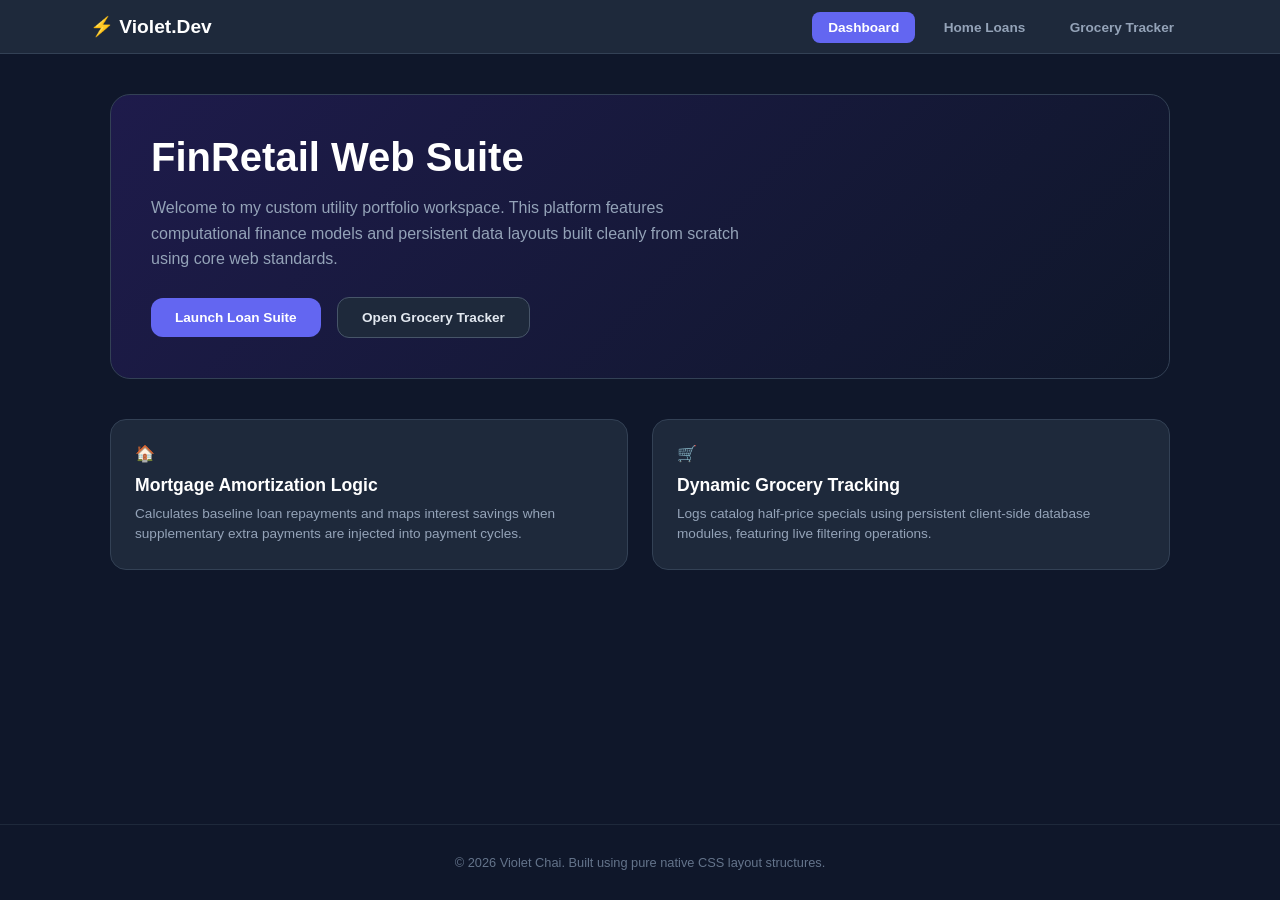
==== index.html @ 13d03c30 "visual updates" ====
<!DOCTYPE html>
<html lang="en">
<head>
    <meta charset="UTF-8">
    <meta name="viewport" content="width=device-width, initial-scale=1.0">
    <title>Violet's Portfolio | Dashboard</title>
    <style>
        * { margin: 0; padding: 0; box-sizing: border-box; font-family: -apple-system, BlinkMacSystemFont, "Segoe UI", Roboto, sans-serif; }
        body { background: #0f172a; color: #f1f5f9; min-height: 100vh; display: flex; flex-direction: column; }
        header { background: #1e293b; border-bottom: 1px solid #334155; padding: 15px 30px; }
        .nav-container { max-width: 1100px; margin: 0 auto; display: flex; justify-content: space-between; align-items: center; width: 100%; }
        .logo { font-weight: 800; font-size: 1.2rem; color: #fff; }
        nav a { text-decoration: none; color: #94a3b8; font-size: 0.85rem; font-weight: 600; padding: 8px 16px; margin-left: 8px; border-radius: 8px; transition: 0.2s; }
        nav a.active { background: #6366f1; color: #fff; }
        nav a:hover:not(.active) { color: #fff; background: #334155; }
        main { max-width: 1100px; margin: 0 auto; padding: 40px 20px; flex-grow: 1; width: 100%; }
        .hero { background: linear-gradient(135deg, #1e1b4b, #0f172a); border: 1px solid #334155; border-radius: 20px; padding: 40px; margin-bottom: 40px; }
        .hero h1 { font-size: 2.5rem; margin-bottom: 15px; color: #fff; }
        .hero p { color: #94a3b8; font-size: 1rem; line-height: 1.6; max-width: 600px; margin-bottom: 25px; }
        .btn { display: inline-block; text-decoration: none; padding: 12px 24px; font-weight: 700; font-size: 0.85rem; border-radius: 12px; margin-right: 12px; transition: 0.2s; }
        .btn-primary { background: #6366f1; color: #fff; }
        .btn-primary:hover { background: #4f46e5; }
        .btn-secondary { background: #1e293b; color: #e2e8f0; border: 1px solid #475569; }
        .btn-secondary:hover { background: #334155; }
        .grid { display: grid; grid-template-columns: 1fr 1fr; gap: 24px; }
        .card { background: #1e293b; border: 1px solid #334155; padding: 24px; border-radius: 16px; }
        .card h3 { font-size: 1.1rem; margin: 12px 0 8px 0; color: #fff; }
        .card p { color: #94a3b8; font-size: 0.85rem; line-height: 1.5; }
        footer { text-align: center; padding: 30px; font-size: 0.8rem; color: #64748b; border-top: 1px solid #1e293b; margin-top: auto; }
        @media(max-width: 768px) { .grid { grid-template-columns: 1fr; } }
    </style>
        <!-- PWA Installation Assets -->
    <link rel="manifest" href="manifest.json">
    <script>
        if ('serviceWorker' in navigator) {
            navigator.serviceWorker.register('sw.js');
        }
    </script>

</head>
<body>
    <header>
        <div class="nav-container">
            <div class="logo">⚡ Violet.Dev</div>
            <nav>
                <a href="index.html" class="active">Dashboard</a>
                <a href="loans.html">Home Loans</a>
                <a href="groceries.html">Grocery Tracker</a>
            </nav>
        </div>
    </header>
    <main>
        <div class="hero">
            <h1>FinRetail Web Suite</h1>
            <p>Welcome to my custom utility portfolio workspace. This platform features computational finance models and persistent data layouts built cleanly from scratch using core web standards.</p>
            <a href="loans.html" class="btn btn-primary">Launch Loan Suite</a>
            <a href="groceries.html" class="btn btn-secondary">Open Grocery Tracker</a>
        </div>
        <div class="grid">
            <div class="card">
                <div>🏠</div>
                <h3>Mortgage Amortization Logic</h3>
                <p>Calculates baseline loan repayments and maps interest savings when supplementary extra payments are injected into payment cycles.</p>
            </div>
            <div class="card">
                <div>🛒</div>
                <h3>Dynamic Grocery Tracking</h3>
                <p>Logs catalog half-price specials using persistent client-side database modules, featuring live filtering operations.</p>
            </div>
        </div>
    </main>
    <footer>&copy; 2026 Violet Chai. Built using pure native CSS layout structures.</footer>
</body>
</html>
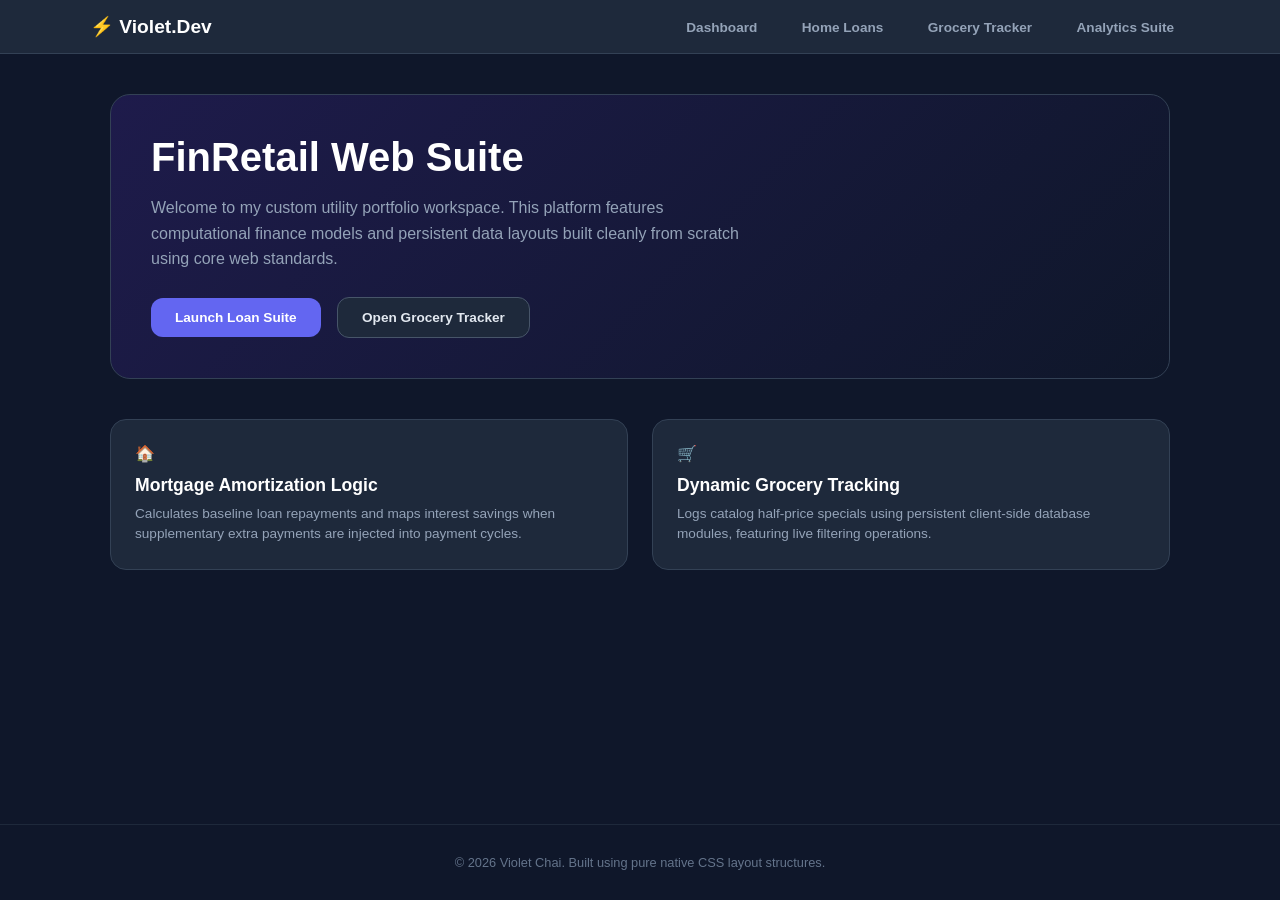
==== commit d71a8892: "analysis added'" ====
--- a/index.html
+++ b/index.html
@@ -42,11 +42,12 @@
     <header>
         <div class="nav-container">
             <div class="logo">⚡ Violet.Dev</div>
-            <nav>
-                <a href="index.html" class="active">Dashboard</a>
-                <a href="loans.html">Home Loans</a>
-                <a href="groceries.html">Grocery Tracker</a>
-            </nav>
+           <nav class="flex space-x-2 bg-slate-800/60 p-1 rounded-xl border border-slate-700/50 text-xs font-bold">
+    <a href="index.html">Dashboard</a>
+    <a href="loans.html">Home Loans</a>
+    <a href="groceries.html">Grocery Tracker</a>
+    <a href="analysis.html">Analytics Suite</a>
+</nav>
         </div>
     </header>
     <main>
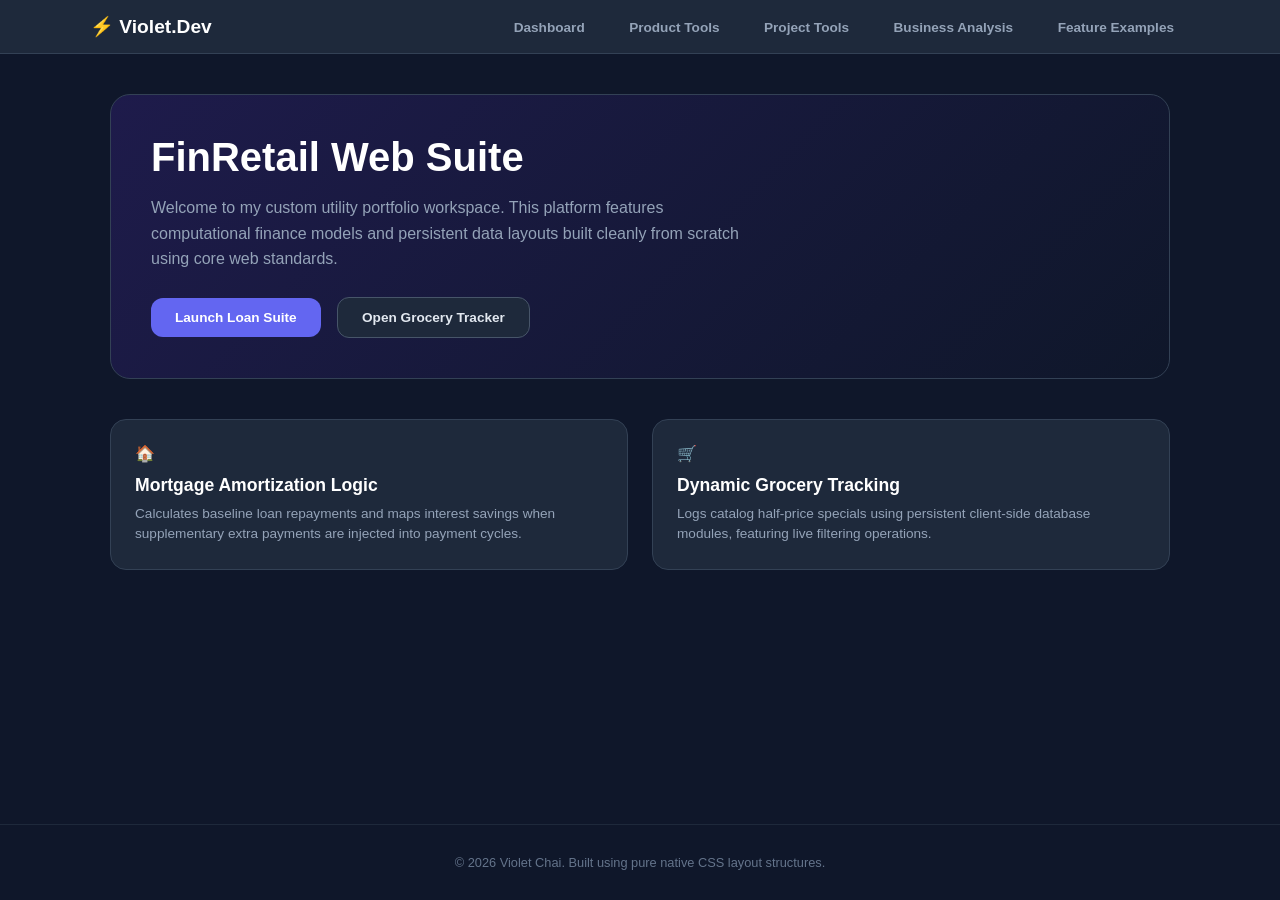
==== commit 252f8af4: "added pm tools" ====
--- a/index.html
+++ b/index.html
@@ -42,11 +42,12 @@
     <header>
         <div class="nav-container">
             <div class="logo">⚡ Violet.Dev</div>
-           <nav class="flex space-x-2 bg-slate-800/60 p-1 rounded-xl border border-slate-700/50 text-xs font-bold">
+          <nav class="flex space-x-2 bg-slate-800/60 p-1 rounded-xl border border-slate-700/50 text-xs font-bold">
     <a href="index.html">Dashboard</a>
-    <a href="loans.html">Home Loans</a>
-    <a href="groceries.html">Grocery Tracker</a>
-    <a href="analysis.html">Analytics Suite</a>
+    <a href="pm-tools.html">Product Tools</a>
+    <a href="loans.html">Project Tools</a>
+    <a href="analysis.html">Business Analysis</a>
+    <a href="groceries.html">Feature Examples</a>
 </nav>
         </div>
     </header>
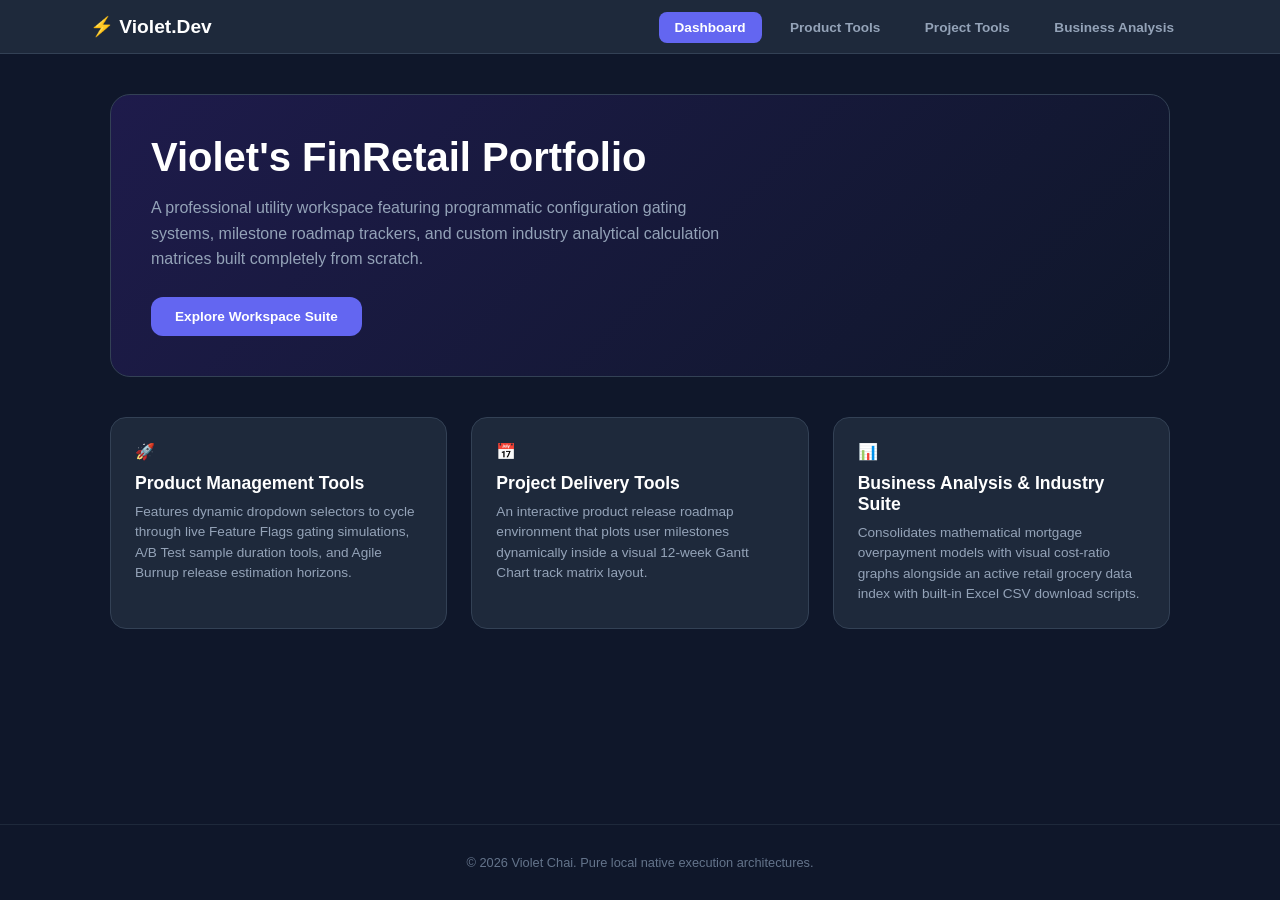
==== commit 7e4438b5: "index updates" ====
--- a/index.html
+++ b/index.html
@@ -20,57 +20,50 @@
         .btn { display: inline-block; text-decoration: none; padding: 12px 24px; font-weight: 700; font-size: 0.85rem; border-radius: 12px; margin-right: 12px; transition: 0.2s; }
         .btn-primary { background: #6366f1; color: #fff; }
         .btn-primary:hover { background: #4f46e5; }
-        .btn-secondary { background: #1e293b; color: #e2e8f0; border: 1px solid #475569; }
-        .btn-secondary:hover { background: #334155; }
-        .grid { display: grid; grid-template-columns: 1fr 1fr; gap: 24px; }
-        .card { background: #1e293b; border: 1px solid #334155; padding: 24px; border-radius: 16px; }
+        .grid { display: grid; grid-template-columns: repeat(auto-fit, minmax(300px, 1fr)); gap: 24px; }
+        .card { background: #1e293b; border: 1px solid #334155; padding: 24px; border-radius: 16px; text-decoration: none; color: inherit; transition: transform 0.2s, border-color 0.2s; }
+        .card:hover { transform: translateY(-4px); border-color: #6366f1; }
         .card h3 { font-size: 1.1rem; margin: 12px 0 8px 0; color: #fff; }
         .card p { color: #94a3b8; font-size: 0.85rem; line-height: 1.5; }
         footer { text-align: center; padding: 30px; font-size: 0.8rem; color: #64748b; border-top: 1px solid #1e293b; margin-top: auto; }
-        @media(max-width: 768px) { .grid { grid-template-columns: 1fr; } }
     </style>
-        <!-- PWA Installation Assets -->
-    <link rel="manifest" href="manifest.json">
-    <script>
-        if ('serviceWorker' in navigator) {
-            navigator.serviceWorker.register('sw.js');
-        }
-    </script>
-
 </head>
 <body>
     <header>
         <div class="nav-container">
             <div class="logo">⚡ Violet.Dev</div>
-          <nav class="flex space-x-2 bg-slate-800/60 p-1 rounded-xl border border-slate-700/50 text-xs font-bold">
-    <a href="index.html">Dashboard</a>
-    <a href="pm-tools.html">Product Tools</a>
-    <a href="loans.html">Project Tools</a>
-    <a href="analysis.html">Business Analysis</a>
-    <a href="groceries.html">Feature Examples</a>
-</nav>
+            <nav>
+                <a href="index.html" class="active">Dashboard</a>
+                <a href="pm-tools.html">Product Tools</a>
+                <a href="projects.html">Project Tools</a>
+                <a href="analysis.html">Business Analysis</a>
+            </nav>
         </div>
     </header>
     <main>
         <div class="hero">
-            <h1>FinRetail Web Suite</h1>
-            <p>Welcome to my custom utility portfolio workspace. This platform features computational finance models and persistent data layouts built cleanly from scratch using core web standards.</p>
-            <a href="loans.html" class="btn btn-primary">Launch Loan Suite</a>
-            <a href="groceries.html" class="btn btn-secondary">Open Grocery Tracker</a>
+            <h1>Violet's FinRetail Portfolio</h1>
+            <p>A professional utility workspace featuring programmatic configuration gating systems, milestone roadmap trackers, and custom industry analytical calculation matrices built completely from scratch.</p>
+            <a href="pm-tools.html" class="btn btn-primary">Explore Workspace Suite</a>
         </div>
         <div class="grid">
-            <div class="card">
-                <div>🏠</div>
-                <h3>Mortgage Amortization Logic</h3>
-                <p>Calculates baseline loan repayments and maps interest savings when supplementary extra payments are injected into payment cycles.</p>
-            </div>
-            <div class="card">
-                <div>🛒</div>
-                <h3>Dynamic Grocery Tracking</h3>
-                <p>Logs catalog half-price specials using persistent client-side database modules, featuring live filtering operations.</p>
-            </div>
+            <a href="pm-tools.html" class="card">
+                <div>🚀</div>
+                <h3>Product Management Tools</h3>
+                <p>Features dynamic dropdown selectors to cycle through live Feature Flags gating simulations, A/B Test sample duration tools, and Agile Burnup release estimation horizons.</p>
+            </a>
+            <a href="projects.html" class="card">
+                <div>📅</div>
+                <h3>Project Delivery Tools</h3>
+                <p>An interactive product release roadmap environment that plots user milestones dynamically inside a visual 12-week Gantt Chart track matrix layout.</p>
+            </a>
+            <a href="analysis.html" class="card">
+                <div>📊</div>
+                <h3>Business Analysis & Industry Suite</h3>
+                <p>Consolidates mathematical mortgage overpayment models with visual cost-ratio graphs alongside an active retail grocery data index with built-in Excel CSV download scripts.</p>
+            </a>
         </div>
     </main>
-    <footer>&copy; 2026 Violet Chai. Built using pure native CSS layout structures.</footer>
+    <footer>&copy; 2026 Violet Chai. Pure local native execution architectures.</footer>
 </body>
 </html>
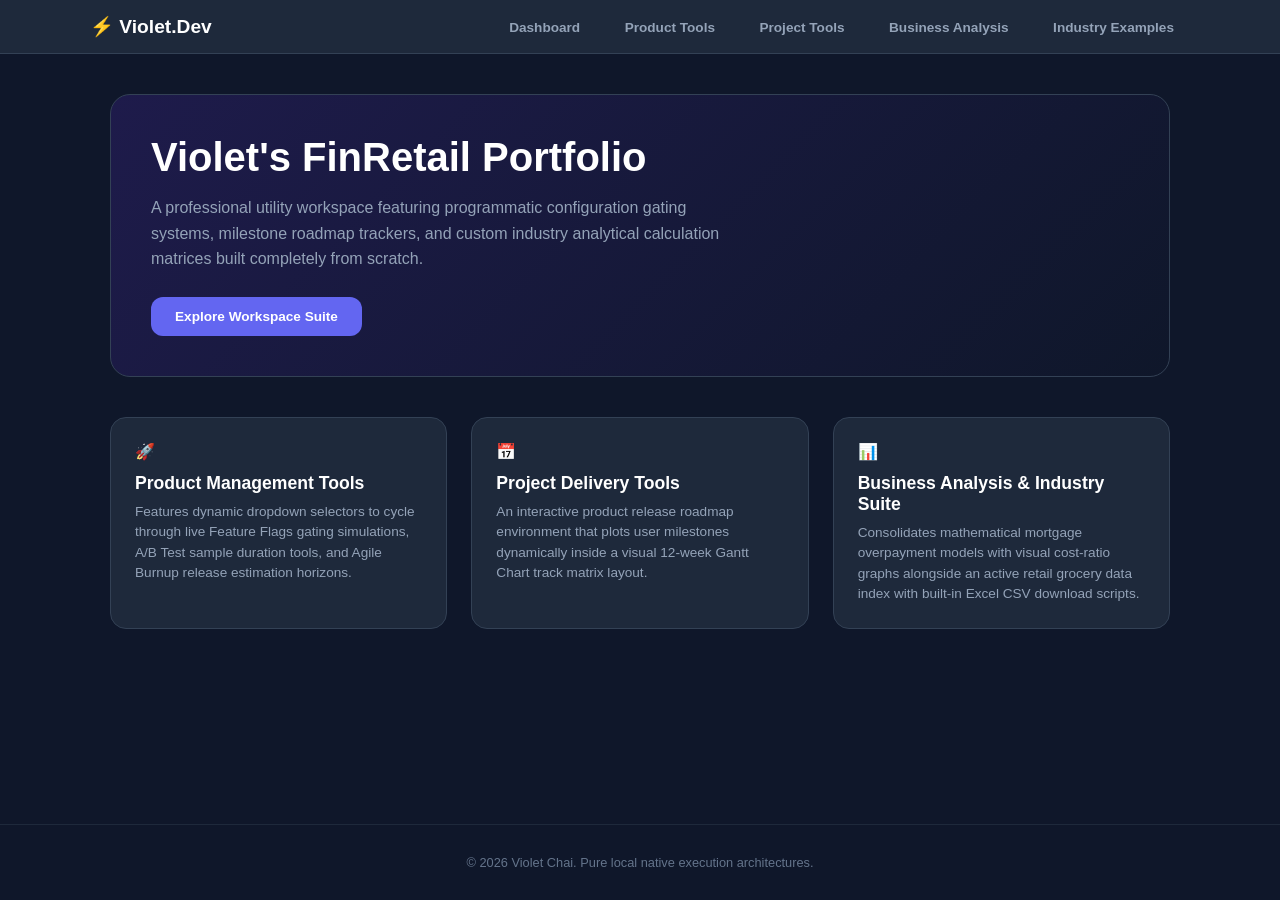
==== commit c49aadc6: "reorganised tabs" ====
--- a/index.html
+++ b/index.html
@@ -32,12 +32,13 @@
     <header>
         <div class="nav-container">
             <div class="logo">⚡ Violet.Dev</div>
-            <nav>
-                <a href="index.html" class="active">Dashboard</a>
-                <a href="pm-tools.html">Product Tools</a>
-                <a href="projects.html">Project Tools</a>
-                <a href="analysis.html">Business Analysis</a>
-            </nav>
+           <nav class="flex space-x-2 bg-slate-800/60 p-1 rounded-xl border border-slate-700/50 text-xs font-bold">
+    <a href="index.html">Dashboard</a>
+    <a href="pm-tools.html">Product Tools</a>
+    <a href="projects.html">Project Tools</a>
+    <a href="analysis.html">Business Analysis</a>
+    <a href="examples.html">Industry Examples</a>
+</nav>
         </div>
     </header>
     <main>
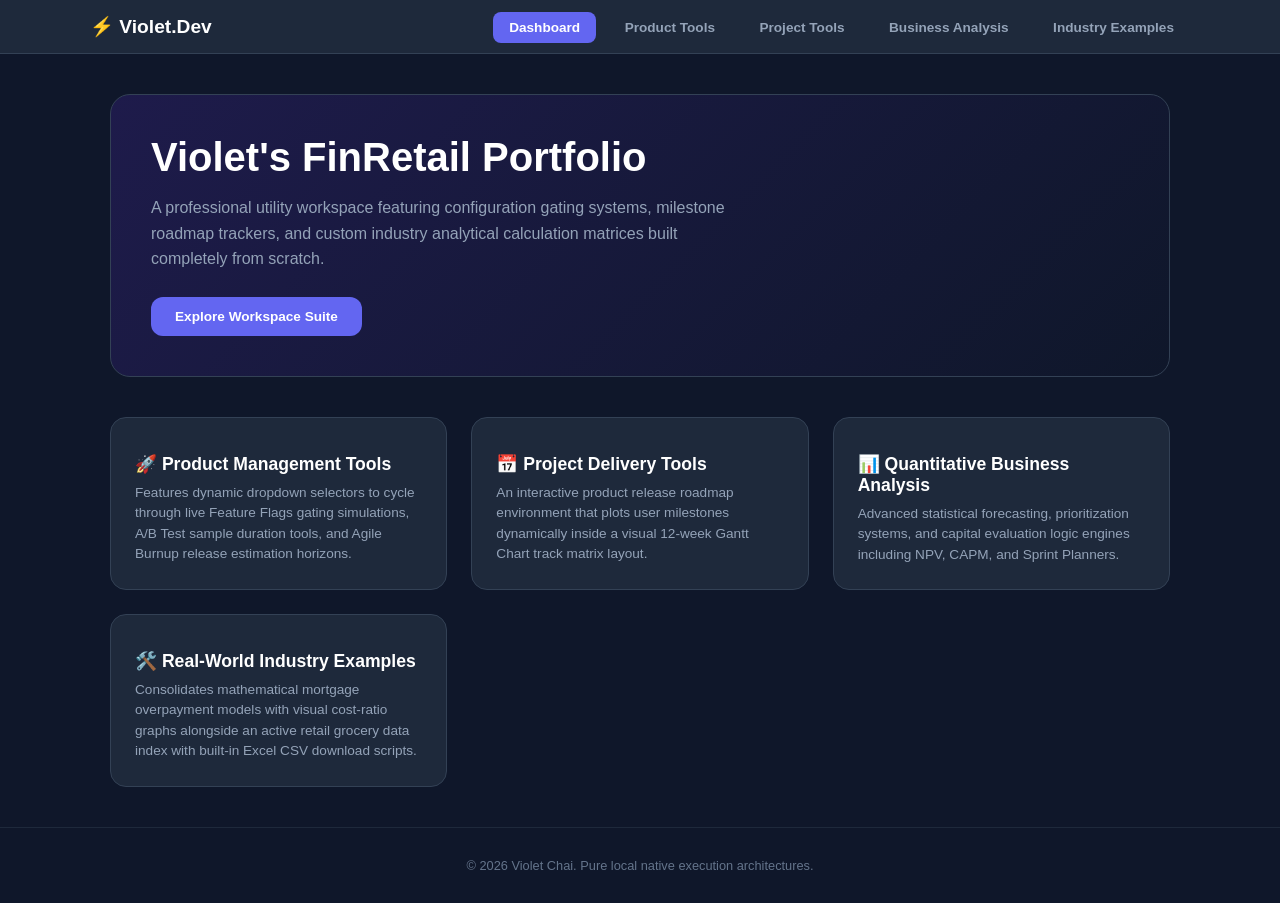
==== commit b511640e: "added css" ====
--- a/index.html
+++ b/index.html
@@ -4,63 +4,42 @@
     <meta charset="UTF-8">
     <meta name="viewport" content="width=device-width, initial-scale=1.0">
     <title>Violet's Portfolio | Dashboard</title>
-    <style>
-        * { margin: 0; padding: 0; box-sizing: border-box; font-family: -apple-system, BlinkMacSystemFont, "Segoe UI", Roboto, sans-serif; }
-        body { background: #0f172a; color: #f1f5f9; min-height: 100vh; display: flex; flex-direction: column; }
-        header { background: #1e293b; border-bottom: 1px solid #334155; padding: 15px 30px; }
-        .nav-container { max-width: 1100px; margin: 0 auto; display: flex; justify-content: space-between; align-items: center; width: 100%; }
-        .logo { font-weight: 800; font-size: 1.2rem; color: #fff; }
-        nav a { text-decoration: none; color: #94a3b8; font-size: 0.85rem; font-weight: 600; padding: 8px 16px; margin-left: 8px; border-radius: 8px; transition: 0.2s; }
-        nav a.active { background: #6366f1; color: #fff; }
-        nav a:hover:not(.active) { color: #fff; background: #334155; }
-        main { max-width: 1100px; margin: 0 auto; padding: 40px 20px; flex-grow: 1; width: 100%; }
-        .hero { background: linear-gradient(135deg, #1e1b4b, #0f172a); border: 1px solid #334155; border-radius: 20px; padding: 40px; margin-bottom: 40px; }
-        .hero h1 { font-size: 2.5rem; margin-bottom: 15px; color: #fff; }
-        .hero p { color: #94a3b8; font-size: 1rem; line-height: 1.6; max-width: 600px; margin-bottom: 25px; }
-        .btn { display: inline-block; text-decoration: none; padding: 12px 24px; font-weight: 700; font-size: 0.85rem; border-radius: 12px; margin-right: 12px; transition: 0.2s; }
-        .btn-primary { background: #6366f1; color: #fff; }
-        .btn-primary:hover { background: #4f46e5; }
-        .grid { display: grid; grid-template-columns: repeat(auto-fit, minmax(300px, 1fr)); gap: 24px; }
-        .card { background: #1e293b; border: 1px solid #334155; padding: 24px; border-radius: 16px; text-decoration: none; color: inherit; transition: transform 0.2s, border-color 0.2s; }
-        .card:hover { transform: translateY(-4px); border-color: #6366f1; }
-        .card h3 { font-size: 1.1rem; margin: 12px 0 8px 0; color: #fff; }
-        .card p { color: #94a3b8; font-size: 0.85rem; line-height: 1.5; }
-        footer { text-align: center; padding: 30px; font-size: 0.8rem; color: #64748b; border-top: 1px solid #1e293b; margin-top: auto; }
-    </style>
+    <link rel="stylesheet" href="style.css">
 </head>
 <body>
     <header>
         <div class="nav-container">
             <div class="logo">⚡ Violet.Dev</div>
-           <nav class="flex space-x-2 bg-slate-800/60 p-1 rounded-xl border border-slate-700/50 text-xs font-bold">
-    <a href="index.html">Dashboard</a>
-    <a href="pm-tools.html">Product Tools</a>
-    <a href="projects.html">Project Tools</a>
-    <a href="analysis.html">Business Analysis</a>
-    <a href="examples.html">Industry Examples</a>
-</nav>
+            <nav>
+                <a href="index.html" class="active">Dashboard</a>
+                <a href="pm-tools.html">Product Tools</a>
+                <a href="projects.html">Project Tools</a>
+                <a href="analysis.html">Business Analysis</a>
+                <a href="examples.html">Industry Examples</a>
+            </nav>
         </div>
     </header>
     <main>
         <div class="hero">
             <h1>Violet's FinRetail Portfolio</h1>
-            <p>A professional utility workspace featuring programmatic configuration gating systems, milestone roadmap trackers, and custom industry analytical calculation matrices built completely from scratch.</p>
+            <p>A professional utility workspace featuring configuration gating systems, milestone roadmap trackers, and custom industry analytical calculation matrices built completely from scratch.</p>
             <a href="pm-tools.html" class="btn btn-primary">Explore Workspace Suite</a>
         </div>
         <div class="grid">
             <a href="pm-tools.html" class="card">
-                <div>🚀</div>
-                <h3>Product Management Tools</h3>
+                <h3>🚀 Product Management Tools</h3>
                 <p>Features dynamic dropdown selectors to cycle through live Feature Flags gating simulations, A/B Test sample duration tools, and Agile Burnup release estimation horizons.</p>
             </a>
             <a href="projects.html" class="card">
-                <div>📅</div>
-                <h3>Project Delivery Tools</h3>
+                <h3>📅 Project Delivery Tools</h3>
                 <p>An interactive product release roadmap environment that plots user milestones dynamically inside a visual 12-week Gantt Chart track matrix layout.</p>
             </a>
             <a href="analysis.html" class="card">
-                <div>📊</div>
-                <h3>Business Analysis & Industry Suite</h3>
+                <h3>📊 Quantitative Business Analysis</h3>
+                <p>Advanced statistical forecasting, prioritization systems, and capital evaluation logic engines including NPV, CAPM, and Sprint Planners.</p>
+            </a>
+            <a href="examples.html" class="card">
+                <h3>🛠️ Real-World Industry Examples</h3>
                 <p>Consolidates mathematical mortgage overpayment models with visual cost-ratio graphs alongside an active retail grocery data index with built-in Excel CSV download scripts.</p>
             </a>
         </div>
--- a/style.css
+++ b/style.css
@@ -0,0 +1,548 @@
+/* ==========================================================================
+   VIOLET'S WORKSPACE GLOBAL DESIGN MATRIX
+   ========================================================================== */
+
+* { 
+    margin: 0; 
+    padding: 0; 
+    box-sizing: border-box; 
+    font-family: -apple-system, BlinkMacSystemFont, "Segoe UI", Roboto, sans-serif; 
+}
+
+body { 
+    background: #0f172a; 
+    color: #f1f5f9; 
+    min-height: 100vh; 
+    display: flex; 
+    flex-direction: column; 
+}
+
+/* --- Structural Navigation Headers Layout --- */
+header { 
+    background: #1e293b; 
+    border-bottom: 1px solid #334155; 
+    padding: 15px 30px; 
+}
+
+.nav-container { 
+    max-width: 1100px; 
+    margin: 0 auto; 
+    display: flex; 
+    justify-content: space-between; 
+    align-items: center; 
+    width: 100%; 
+}
+
+.logo { 
+    font-weight: 800; 
+    font-size: 1.2rem; 
+    color: #fff; 
+}
+
+nav a { 
+    text-decoration: none; 
+    color: #94a3b8; 
+    font-size: 0.85rem; 
+    font-weight: 600; 
+    padding: 8px 16px; 
+    margin-left: 8px; 
+    border-radius: 8px; 
+    transition: 0.2s; 
+}
+
+nav a.active { 
+    background: #6366f1; 
+    color: #fff; 
+}
+
+nav a:hover:not(.active) { 
+    color: #fff; 
+    background: #334155; 
+}
+
+/* --- Layout Frame Containers --- */
+main { 
+    max-width: 1100px; 
+    margin: 0 auto; 
+    padding: 40px 20px; 
+    flex-grow: 1; 
+    width: 100%; 
+}
+
+.title-block { 
+    border-bottom: 1px solid #334155; 
+    padding-bottom: 15px; 
+    margin-bottom: 30px; 
+    display: flex; 
+    justify-content: space-between; 
+    align-items: center; 
+}
+
+.title-block h2 { 
+    font-size: 1.5rem; 
+    color: #fff; 
+}
+
+.title-block p { 
+    color: #94a3b8; 
+    font-size: 0.8rem; 
+    margin-top: 5px; 
+}
+
+.grid { 
+    display: grid; 
+    grid-template-columns: repeat(auto-fit, minmax(300px, 1fr)); 
+    gap: 24px; 
+}
+
+.grid-calc { 
+    display: grid; 
+    grid-template-columns: 5fr 7fr; 
+    gap: 24px; 
+}
+
+.grid-two-col { 
+    display: grid; 
+    grid-template-columns: 1fr 1fr; 
+    gap: 24px; 
+    margin-bottom: 24px; 
+}
+
+.panel { 
+    background: #1e293b; 
+    border: 1px solid #334155; 
+    border-radius: 16px; 
+    padding: 25px; 
+    display: flex; 
+    flex-direction: column; 
+    justify-content: space-between; 
+}
+
+.panel h3 { 
+    font-size: 0.95rem; 
+    color: #fff; 
+    margin-bottom: 15px; 
+    border-bottom: 1px solid #334155; 
+    padding-bottom: 8px; 
+}
+
+.section-block { 
+    background: #1e293b; 
+    border: 1px solid #334155; 
+    border-radius: 16px; 
+    padding: 25px; 
+    margin-bottom: 40px; 
+}
+
+.section-block h3 { 
+    font-size: 1.1rem; 
+    color: #fff; 
+    margin-bottom: 15px; 
+    border-bottom: 1px solid #334155; 
+    padding-bottom: 8px; 
+}
+
+/* --- Hero Showcase Section --- */
+.hero { 
+    background: linear-gradient(135deg, #1e1b4b, #0f172a); 
+    border: 1px solid #334155; 
+    border-radius: 20px; 
+    padding: 40px; 
+    margin-bottom: 40px; 
+}
+
+.hero h1 { 
+    font-size: 2.5rem; 
+    margin-bottom: 15px; 
+    color: #fff; 
+}
+
+.hero p { 
+    color: #94a3b8; 
+    font-size: 1rem; 
+    line-height: 1.6; 
+    max-width: 600px; 
+    margin-bottom: 25px; 
+}
+
+.card { 
+    background: #1e293b; 
+    border: 1px solid #334155; 
+    padding: 24px; 
+    border-radius: 16px; 
+    text-decoration: none; 
+    color: inherit; 
+    transition: transform 0.2s, border-color 0.2s; 
+}
+
+.card:hover { 
+    transform: translateY(-4px); 
+    border-color: #6366f1; 
+}
+
+.card h3 { 
+    font-size: 1.1rem; 
+    margin: 12px 0 8px 0; 
+    color: #fff; 
+}
+
+.card p { 
+    color: #94a3b8; 
+    font-size: 0.85rem; 
+    line-height: 1.5; 
+}
+
+/* --- Global Functional Forms & Selection Elements --- */
+.form-group { 
+    margin-bottom: 15px; 
+}
+
+.form-group label { 
+    display: block; 
+    font-size: 0.65rem; 
+    font-weight: 700; 
+    color: #94a3b8; 
+    text-transform: uppercase; 
+    letter-spacing: 1px; 
+    margin-bottom: 6px; 
+}
+
+.input-wrapper { 
+    position: relative; 
+}
+
+.input-wrapper span { 
+    position: absolute; 
+    left: 12px; 
+    top: 50%; 
+    transform: translateY(-50%); 
+    font-size: 0.85rem; 
+    color: #64748b; 
+    font-weight: 600; 
+}
+
+.form-group input, .form-group select { 
+    width: 100%; 
+    background: #0f172a; 
+    border: 1px solid #475569; 
+    border-radius: 10px; 
+    padding: 10px 12px; 
+    color: #fff; 
+    font-size: 0.85rem; 
+    outline: none; 
+}
+
+.form-group input.has-symbol { 
+    padding-left: 26px; 
+}
+
+.form-row { 
+    display: grid; 
+    grid-template-columns: 1fr 1fr; 
+    gap: 15px; 
+}
+
+.selector-box select { 
+    background: #1e293b; 
+    color: #fff; 
+    border: 1px solid #475569; 
+    padding: 10px 16px; 
+    border-radius: 10px; 
+    font-weight: 700; 
+    font-size: 0.85rem; 
+    outline: none; 
+    cursor: pointer; 
+}
+
+/* --- Interactive Action Buttons Layout --- */
+.btn { 
+    display: inline-block; 
+    text-decoration: none; 
+    padding: 12px 24px; 
+    font-weight: 700; 
+    font-size: 0.85rem; 
+    border-radius: 12px; 
+    margin-right: 12px; 
+    transition: 0.2s; 
+}
+
+.btn-primary { 
+    background: #6366f1; 
+    color: #fff; 
+}
+
+.btn-primary:hover { 
+    background: #4f46e5; 
+}
+
+.btn-secondary { 
+    background: #1e293b; 
+    color: #e2e8f0; 
+    border: 1px solid #475569; 
+}
+
+.btn-secondary:hover { 
+    background: #334155; 
+}
+
+.calc-btn { 
+    width: 100%; 
+    background: #6366f1; 
+    color: #fff; 
+    border: none; 
+    font-weight: 700; 
+    font-size: 0.8rem; 
+    padding: 12px; 
+    border-radius: 10px; 
+    cursor: pointer; 
+    transition: 0.2s; 
+}
+
+.calc-btn:hover { 
+    background: #4f46e5; 
+}
+
+/* --- Programmatic Tool Panels & Dropdown Tab Logic --- */
+.tool-panel { 
+    background: #1e293b; 
+    border: 1px solid #334155; 
+    border-radius: 16px; 
+    padding: 25px; 
+    display: none; 
+}
+
+.tool-panel.active { 
+    display: block; 
+}
+
+.split-box { 
+    display: grid; 
+    grid-template-columns: 1fr 1fr; 
+    gap: 20px; 
+}
+
+/* --- Feature Flags Switch Toggle Graphics --- */
+.toggle-row { 
+    display: flex; 
+    align-items: center; 
+    justify-content: space-between; 
+    padding: 10px; 
+    background: #0f172a; 
+    border-radius: 10px; 
+    margin-bottom: 10px; 
+    border: 1px solid #334155; 
+}
+
+.toggle-row span { 
+    font-size: 0.8rem; 
+    font-weight: 600; 
+}
+
+.switch { 
+    position: relative; 
+    display: inline-block; 
+    width: 44px; 
+    height: 24px; 
+}
+
+.switch input { 
+    opacity: 0; 
+    width: 0; 
+    height: 0; 
+}
+
+.slider { 
+    position: absolute; 
+    cursor: pointer; 
+    top: 0; 
+    left: 0; 
+    right: 0; 
+    bottom: 0; 
+    background-color: #334155; 
+    transition: .3s; 
+    border-radius: 24px; 
+}
+
+.slider:before { 
+    position: absolute; 
+    content: ""; 
+    height: 16px; 
+    width: 16px; 
+    left: 4px; 
+    bottom: 4px; 
+    background-color: white; 
+    transition: .3s; 
+    border-radius: 50%; 
+}
+
+input:checked + .slider { 
+    background-color: #6366f1; 
+}
+
+input:checked + .slider:before { 
+    transform: translateX(20px); 
+}
+
+.preview-window { 
+    background: #0f172a; 
+    border: 1px solid #334155; 
+    border-radius: 12px; 
+    padding: 20px; 
+    min-height: 200px; 
+    display: flex; 
+    flex-direction: column; 
+    justify-content: center; 
+    align-items: center; 
+    text-align: center; 
+}
+
+/* --- Visual Matrix Calculation Output Ratios --- */
+.results-box { 
+    display: grid; 
+    grid-template-columns: 1fr 1fr; 
+    gap: 15px; 
+    margin-bottom: 20px; 
+}
+
+.result-card { 
+    background: #0f172a; 
+    border: 1px solid #334155; 
+    padding: 15px; 
+    border-radius: 12px; 
+}
+
+.result-card span { 
+    font-size: 0.6rem; 
+    font-weight: 700; 
+    color: #6366f1; 
+    display: block; 
+    text-transform: uppercase; 
+    margin-bottom: 4px; 
+}
+
+.result-card .value { 
+    font-size: 1.4rem; 
+    font-weight: 900; 
+    color: #fff; 
+}
+
+.result-display { 
+    background: #0f172a; 
+    border: 1px solid #334155; 
+    border-radius: 12px; 
+    padding: 15px; 
+    margin-top: 15px; 
+}
+
+.result-row { 
+    display: flex; 
+    justify-content: space-between; 
+    font-size: 0.8rem; 
+    padding: 6px 0; 
+}
+
+.result-row .lbl { 
+    color: #94a3b8; 
+}
+
+.result-row .val { 
+    font-weight: 700; 
+    color: #fff; 
+}
+
+.impact-box { 
+    background: linear-gradient(135deg, #1e1b4b, #0f172a); 
+    border: 1px solid #4338ca; 
+    border-radius: 12px; 
+    padding: 15px; 
+    margin-bottom: 15px; 
+}
+
+.impact-row { 
+    display: flex; 
+    justify-content: space-between; 
+    font-size: 0.75rem; 
+    padding: 6px 0; 
+    border-top: 1px solid #1e293b; 
+}
+
+.impact-row .val { 
+    font-weight: 700; 
+    color: #34d399; 
+}
+
+.gauge-container { 
+    background: #334155; 
+    border-radius: 6px; 
+    height: 14px; 
+    overflow: hidden; 
+    margin-top: 10px; 
+    position: relative; 
+}
+
+.gauge-bar { 
+    height: 100%; 
+    width: 0%; 
+    background: #10b981; 
+    transition: width 0.3s; 
+}
+
+.bar-container { 
+    background: #334155; 
+    border-radius: 4px; 
+    height: 16px; 
+    overflow: hidden; 
+    margin-bottom: 6px; 
+    display: flex; 
+}
+
+.bar-extra { 
+    background: #10b981; 
+    height: 100%; 
+    transition: width 0.3s; 
+}
+
+.bar-base { 
+    background: #ef4444; 
+    height: 100%; 
+    transition: width 0.3s; 
+}
+
+/* --- Project Gantt Chart Progress Bars Framework --- */
+.gantt-chart { 
+    background: #1e293b; 
+    border: 1px solid #334155; 
+    border-radius: 16px; 
+    padding: 20px; 
+    margin-bottom: 30px; 
+}
+
+.gantt-header { 
+    display: grid; 
+    grid-template-columns: 3fr 7fr; 
+    border-bottom: 1px solid #334155; 
+    padding-bottom: 10px; 
+    margin-bottom: 15px; 
+    font-size: 0.7rem; 
+    font-weight: 700; 
+    color: #94a3b8; 
+    text-transform: uppercase; 
+}
+
+.gantt-timeline-labels { 
+    display: grid; 
+    grid-template-columns: repeat(12, 1fr); 
+    text-align: center; 
+}
+
+.gantt-row { 
+    display: grid; 
+    grid-template-columns: 3fr 7fr; 
+    align-items: center; 
+    margin-bottom: 15px; 
+    gap: 10px; 
+}
+
+.task-name { 
+    font-size: 0.85rem; 
+font-weight: 600;color: #fff;overflow: hidden;text-overflow: ellipsis;white-space: nowrap;}.track-bg {background: #0f172a;border-radius: 8px;height: 32px;width: 100%;position: relative;border: 1px solid #334155;display: grid;grid-template-columns: repeat(12, 1fr);}.gantt-bar {background: linear-gradient(90deg, #6366f1, #a855f7);border-radius: 6px;height: 22px;position: absolute;top: 4px;display: flex;align-items: center;justify-content: center;font-size: 0.65rem;font-weight: 700;color: #fff;box-shadow: 0 4px 10px rgba(99,102,241,0.3);transition: all 0.3s ease;}.gantt-bar.complete {background: linear-gradient(90deg, #10b981, #059669);box-shadow: 0 4px 10px rgba(16,185,129,0.3);}.gantt-bar.backlog {background: linear-gradient(90deg, #475569, #334155);box-shadow: none;border: 1px solid #475569;color: #94a3b8;}.del-btn, .del-btn-milestone {background: transparent;border: none;color: #ef4444;font-size: 0.7rem;font-weight: 700;cursor: pointer;display: block;margin-top: 2px;}/* --- Retail Grid Database Ledgers --- */.retail-toolbar {display: flex;justify-content: space-between;align-items: center;margin-bottom: 20px;gap: 15px;}.retail-form {display: grid;grid-template-columns: 1fr 2fr 1fr 1fr;gap: 12px;align-items: end;background: #0f172a;border: 1px solid #334155;padding: 15px;border-radius: 12px;margin-bottom: 20px;}table {width: 100%;border-collapse: collapse;text-align: left;font-size: 0.8rem;margin-top: 10px;border-radius: 12px;overflow: hidden;}thead tr {background: #0f172a;border-bottom: 1px solid #334155;color: #94a3b8;font-size: 0.65rem;font-weight: 700;text-transform: uppercase;}th, td {padding: 12px 15px;}tbody tr {border-bottom: 1px solid #1e293b;background: #0f172a;}tbody tr:hover {background: #1e293b;}.badge {display: inline-block;font-size: 0.6rem;font-weight: 700;padding: 3px 6px;border-radius: 4px;text-transform: uppercase;}.badge-woolworths { background: #064e3b; color: #34d399; }.badge-coles { background: #7f1d1d; color: #f87171; }.badge-aldi { background: #1e3a8a; color: #60a5fa; }.badge-generic { background: #334155; color: #cbd5e1; }.discount-tag { font-size: 0.65rem; font-weight: 700; color: #f59e0b; }/* --- General Content Elements --- */.badge-container-meta {font-size: 0.65rem;font-weight: 700;padding: 4px 8px;border-radius: 6px;text-transform: uppercase;margin-bottom: 10px;}.disclaimer {font-size: 0.65rem;color: #64748b;line-height: 1.4;text-align: justify;}footer {text-align: center;padding: 30px;font-size: 0.8rem;color: #64748b;border-top: 1px solid #1e293b;margin-top: auto;}/* ==========================================================================FLUID RESPONSIVE DESIGN RULES MEDIA QUERIES========================================================================== */@media(max-width: 900px) {.grid-calc { grid-template-columns: 1fr; }}@media(max-width: 850px) {.grid-two-col, .retail-form { grid-template-columns: 1fr; }.retail-toolbar { flex-direction: column; align-items: flex-start; }}@media(max-width: 768px) {.title-block { flex-direction: column; align-items: flex-start; gap: 15px; }.split-box { grid-template-columns: 1fr; }.gantt-header, .gantt-row { grid-template-columns: 1fr; }.gantt-header { display: none; }.grid { grid-template-columns: 1fr; }}
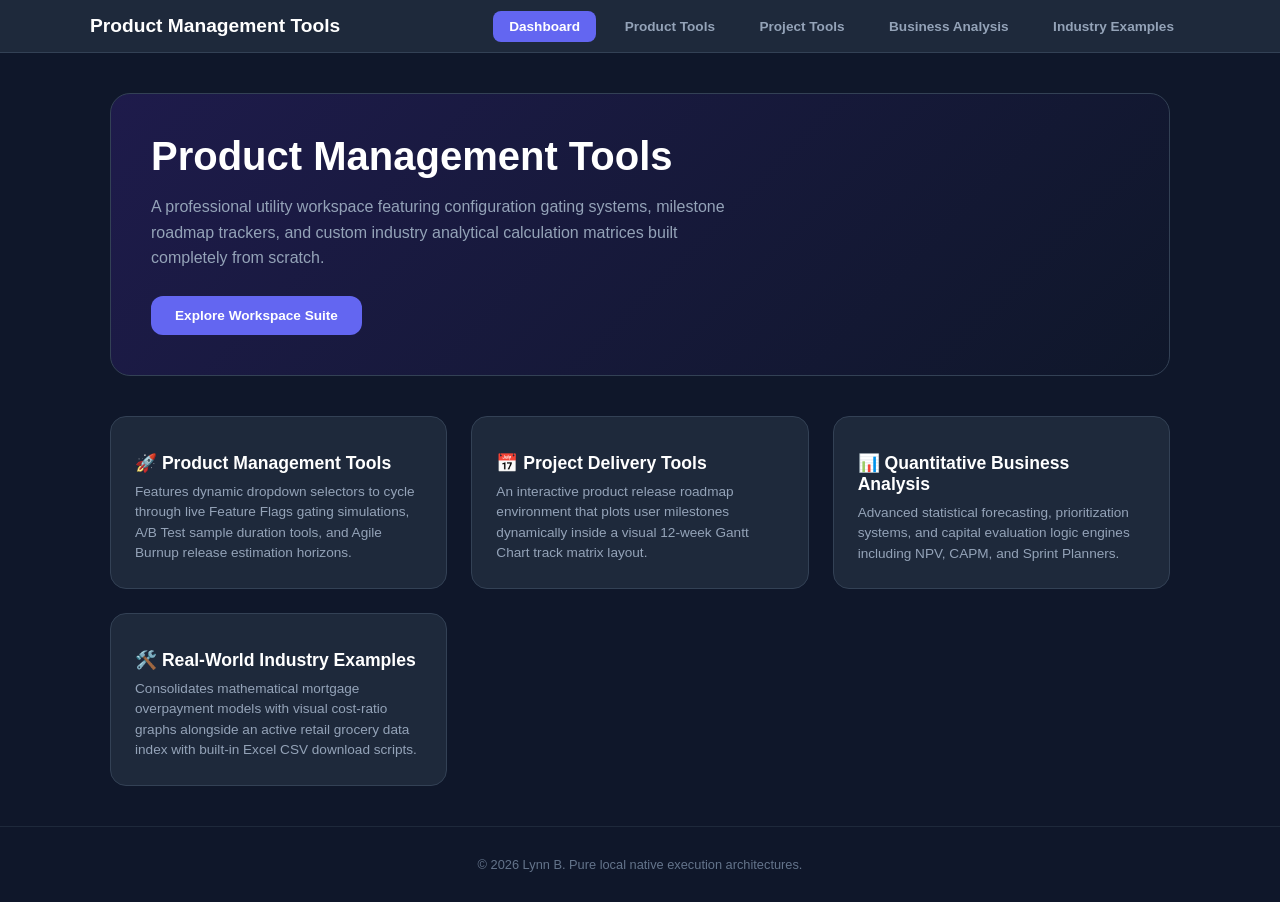
==== commit e3e08ec0: "name updates" ====
--- a/index.html
+++ b/index.html
@@ -9,7 +9,7 @@
 <body>
     <header>
         <div class="nav-container">
-            <div class="logo">⚡ Violet.Dev</div>
+            <div class="logo">Product Management Tools</div>
             <nav>
                 <a href="index.html" class="active">Dashboard</a>
                 <a href="pm-tools.html">Product Tools</a>
@@ -21,7 +21,7 @@
     </header>
     <main>
         <div class="hero">
-            <h1>Violet's FinRetail Portfolio</h1>
+            <h1>Product Management Tools</h1>
             <p>A professional utility workspace featuring configuration gating systems, milestone roadmap trackers, and custom industry analytical calculation matrices built completely from scratch.</p>
             <a href="pm-tools.html" class="btn btn-primary">Explore Workspace Suite</a>
         </div>
@@ -44,6 +44,6 @@
             </a>
         </div>
     </main>
-    <footer>&copy; 2026 Violet Chai. Pure local native execution architectures.</footer>
+    <footer>&copy; 2026 Lynn B. Pure local native execution architectures.</footer>
 </body>
 </html>
--- a/style.css
+++ b/style.css
@@ -1,6 +1,3 @@
-/* ==========================================================================
-   VIOLET'S WORKSPACE GLOBAL DESIGN MATRIX
-   ========================================================================== */
 
 * { 
     margin: 0; 
@@ -193,11 +190,12 @@
 }
 
 /* --- Global Functional Forms & Selection Elements --- */
-.form-group { 
-    margin-bottom: 15px; 
-}
-
-.form-group label { 
+.form-group, .field { 
+    margin-bottom: 15px; 
+}
+
+/* This applies to ALL form labels on your site */
+label { 
     display: block; 
     font-size: 0.65rem; 
     font-weight: 700; 
@@ -221,7 +219,8 @@
     font-weight: 600; 
 }
 
-.form-group input, .form-group select { 
+/* This catch-all applies to ALL input and select elements across all pages */
+input, select, textarea, option { 
     width: 100%; 
     background: #0f172a; 
     border: 1px solid #475569; 
@@ -232,7 +231,8 @@
     outline: none; 
 }
 
-.form-group input.has-symbol { 
+/* Specialized padding rules for the mortgage symbol */
+input.has-symbol { 
     padding-left: 26px; 
 }
 
@@ -241,6 +241,7 @@
     grid-template-columns: 1fr 1fr; 
     gap: 15px; 
 }
+
 
 .selector-box select { 
     background: #1e293b; 
